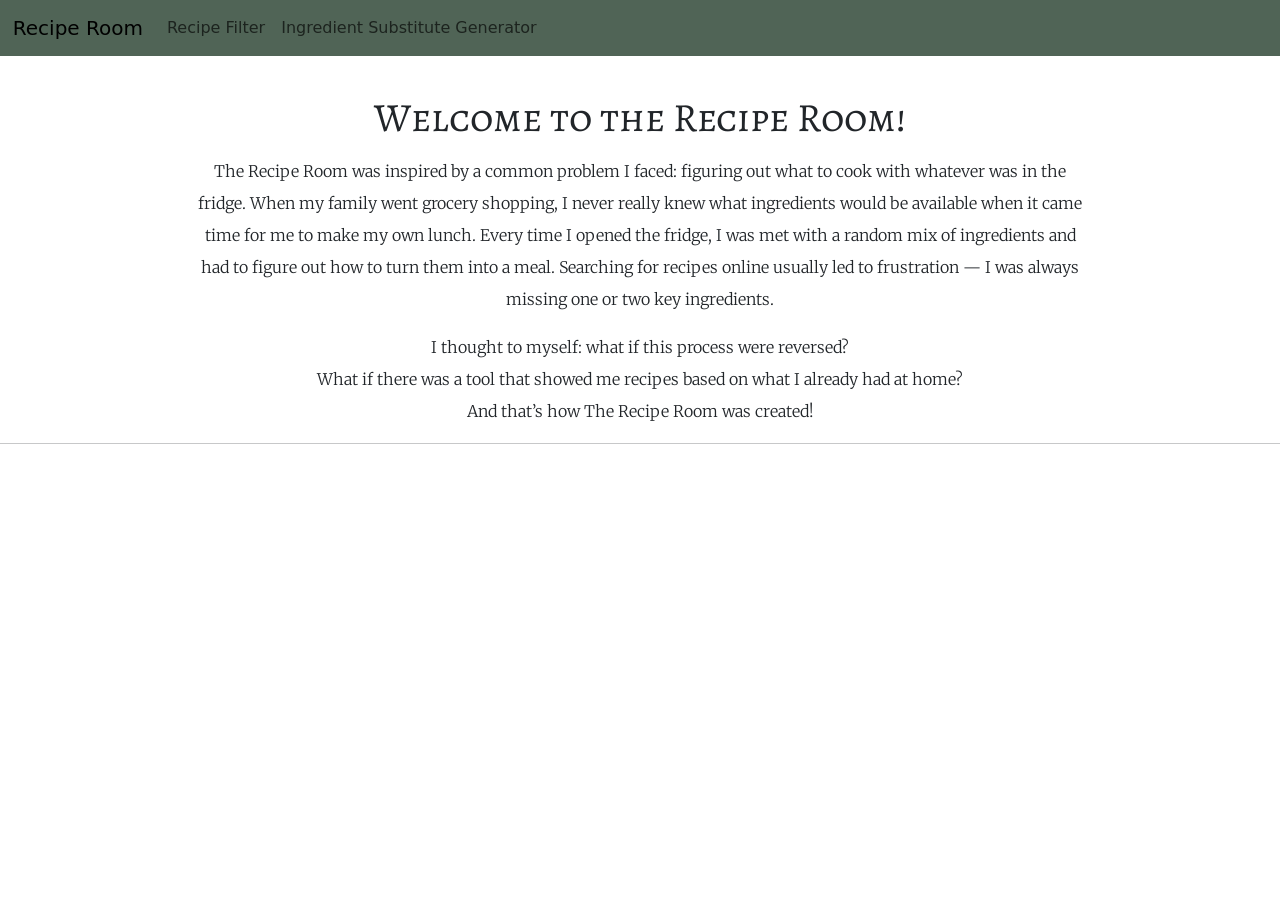
==== index.html @ a96d844e "changed navbar color" ====
<!DOCTYPE html>
<html lang="en">
    <head>
        <meta charset="UTF-8">
        <meta name="viewport" content="width=device-width, initial-scale=1.0">
        <title>Recipe Room Project</title>
        <link href="css/intro.css" rel="stylesheet" type="text/css" />
        <link href="css/navbar.css" rel="stylesheet" type="text/css" />
        <!--Bootstrap-->
        <link href="https://cdn.jsdelivr.net/npm/bootstrap@5.3.3/dist/css/bootstrap.min.css" rel="stylesheet" integrity="sha384-QWTKZyjpPEjISv5WaRU9OFeRpok6YctnYmDr5pNlyT2bRjXh0JMhjY6hW+ALEwIH" crossorigin="anonymous">
        <!--Google Fonts-->
        <link rel="preconnect" href="https://fonts.googleapis.com">
        <link rel="preconnect" href="https://fonts.gstatic.com" crossorigin>
        <link href="https://fonts.googleapis.com/css2?family=Alegreya+SC:ital,wght@0,400;0,500;0,700;0,800;0,900;1,400;1,500;1,700;1,800;1,900&family=Merriweather:ital,wght@0,300;0,400;0,700;0,900;1,300;1,400;1,700;1,900&display=swap" rel="stylesheet">
    </head>

    <body>
        <!--Navbar-->
        <nav class = "navbar navbar-expand-lg">
            <a class = "navbar-brand" href = "#"> Recipe Room </a>

            <div class="collapse navbar-collapse" id="navbarSupportedContent">
                <ul class="navbar-nav mr-auto">
                    <li class="nav-item active">
                        <a class="nav-link" href="html/recipe_filter.html"> Recipe Filter </a>
                    </li>
                    <li class="nav-item active">
                        <a class="nav-link" href="html/ingredient_replacer.html"> Ingredient Substitute Generator </a>
                    </li>
                </ul>
            </div>
        </nav>

        <!-- Introduction -->
        <div class = "introduction"> 
            <div class = "intro-words">
                <h1 class = "intro-title"> Welcome to the Recipe Room! </h1>
                <p class = "intro-body"> 
                    The Recipe Room was inspired by a common problem I faced: figuring out what to cook with whatever was in the fridge. 
                    When my family went grocery shopping, I never really knew what ingredients would be available when it came time for  
                    me to make my own lunch. Every time I opened the fridge, I was met with a random mix of ingredients and had to figure  
                    out how to turn them into a meal. Searching for recipes online usually led to frustration — I was always missing one or two key ingredients.
                </p>
                <p class = "intro-body">                        
                    I thought to myself: what if this process were reversed? 
                    <br>
                    What if there was a tool that showed me recipes based on what I already had at home?
                    <br> 
                    And that’s how The Recipe Room was created!
                </p>
            </div>

            <hr> 

            <div class = "intro-btns">

            </div>
        </div>

        <!--Scripts-->
        <!--<script src="js/script.js"></script>--> 
        <!--Bootstrap-->
        <script src="https://cdn.jsdelivr.net/npm/@popperjs/core@2.11.8/dist/umd/popper.min.js" integrity="sha384-I7E8VVD/ismYTF4hNIPjVp/Zjvgyol6VFvRkX/vR+Vc4jQkC+hVqc2pM8ODewa9r" crossorigin="anonymous"></script>
        <script src="https://cdn.jsdelivr.net/npm/bootstrap@5.3.3/dist/js/bootstrap.min.js" integrity="sha384-0pUGZvbkm6XF6gxjEnlmuGrJXVbNuzT9qBBavbLwCsOGabYfZo0T0to5eqruptLy" crossorigin="anonymous"></script>
    </body>
</html>
---- css/intro.css ----
.introduction{
    margin-top: 3%;
    text-align: center;
}

.intro-title{
    font-family: "Alegreya SC", serif;
    font-weight: 400;
    font-style: normal;
    margin-bottom: 1%;
}

.intro-body {
    font-family: "Merriweather", serif;
    font-weight: 300;
    font-style: normal;
    line-height: 2;
    margin-left: 15%;
    margin-right: 15%;
}
---- css/navbar.css ----
.navbar-brand{
    padding-left: 1%;
}

.navbar{
    background-color: #506456;
}
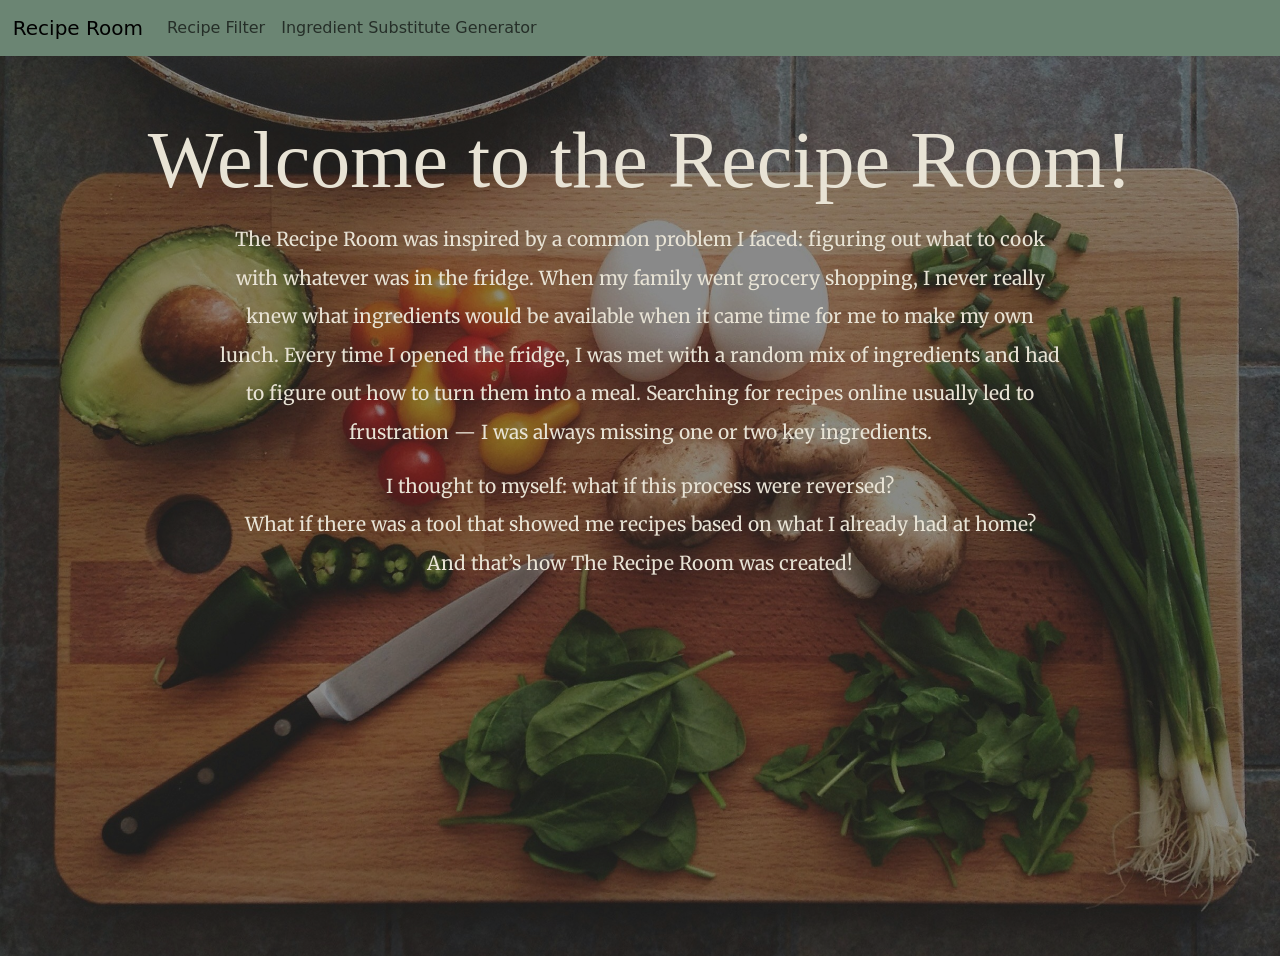
==== commit 00c958cd: "added bg img to main page" ====
--- a/index.html
+++ b/index.html
@@ -32,29 +32,32 @@
         </nav>
 
         <!-- Introduction -->
+        
         <div class = "introduction"> 
-            <div class = "intro-words">
-                <h1 class = "intro-title"> Welcome to the Recipe Room! </h1>
-                <p class = "intro-body"> 
-                    The Recipe Room was inspired by a common problem I faced: figuring out what to cook with whatever was in the fridge. 
-                    When my family went grocery shopping, I never really knew what ingredients would be available when it came time for  
-                    me to make my own lunch. Every time I opened the fridge, I was met with a random mix of ingredients and had to figure  
-                    out how to turn them into a meal. Searching for recipes online usually led to frustration — I was always missing one or two key ingredients.
-                </p>
-                <p class = "intro-body">                        
-                    I thought to myself: what if this process were reversed? 
-                    <br>
-                    What if there was a tool that showed me recipes based on what I already had at home?
-                    <br> 
-                    And that’s how The Recipe Room was created!
-                </p>
+            <div class = "background">
+                <div class = "overlay">
+                    <div class = "intro-words">
+                        <h1 class = "intro-title"> Welcome to the Recipe Room! </h1>
+                        <p class = "intro-body"> 
+                            The Recipe Room was inspired by a common problem I faced: figuring out what to cook with whatever was in the fridge. 
+                            When my family went grocery shopping, I never really knew what ingredients would be available when it came time for  
+                            me to make my own lunch. Every time I opened the fridge, I was met with a random mix of ingredients and had to figure  
+                            out how to turn them into a meal. Searching for recipes online usually led to frustration — I was always missing one or two key ingredients.
+                        </p>
+                        <p class = "intro-body">                        
+                            I thought to myself: what if this process were reversed? 
+                            <br>
+                            What if there was a tool that showed me recipes based on what I already had at home?
+                            <br> 
+                            And that’s how The Recipe Room was created!
+                        </p>
+                    </div>
+                </div>
             </div>
+        </div>
 
-            <hr> 
-
-            <div class = "intro-btns">
-
-            </div>
+        <div class = "intro-btns">
+            
         </div>
 
         <!--Scripts-->
--- a/css/intro.css
+++ b/css/intro.css
@@ -1,21 +1,45 @@
-.introduction{
-    margin-top: 3%;
+/* Background Img */ 
+.background {
+  background-image: url("../images/cutting_board.jpg");
+  background-size: cover;
+  background-position: center;
+  position: relative;
+  color: #e8e3d5;
+}
+
+.overlay {
+  background-color: rgba(0, 0, 0, 0.4);
+  padding: 2rem;
+  min-height: 100vh;
+}
+
+.text-content {
+  max-width: 800px;
+  margin: 0 auto;
+}
+
+/* Alignments */ 
+.intro-words{
+    margin-top: 2%;
     text-align: center;
 }
 
+/* Fonts */ 
 .intro-title{
     font-family: "Alegreya SC", serif;
-    font-weight: 400;
+    font-weight: 500;
     font-style: normal;
     margin-bottom: 1%;
+    font-size: 500%;
 }
 
 .intro-body {
     font-family: "Merriweather", serif;
-    font-weight: 300;
+    font-weight: 400;
     font-style: normal;
     line-height: 2;
     margin-left: 15%;
     margin-right: 15%;
+    font-size: 120%;
 }
 
--- a/css/navbar.css
+++ b/css/navbar.css
@@ -3,5 +3,5 @@
 }
 
 .navbar{
-    background-color: #506456;
+    background-color: #6b8573;
 }
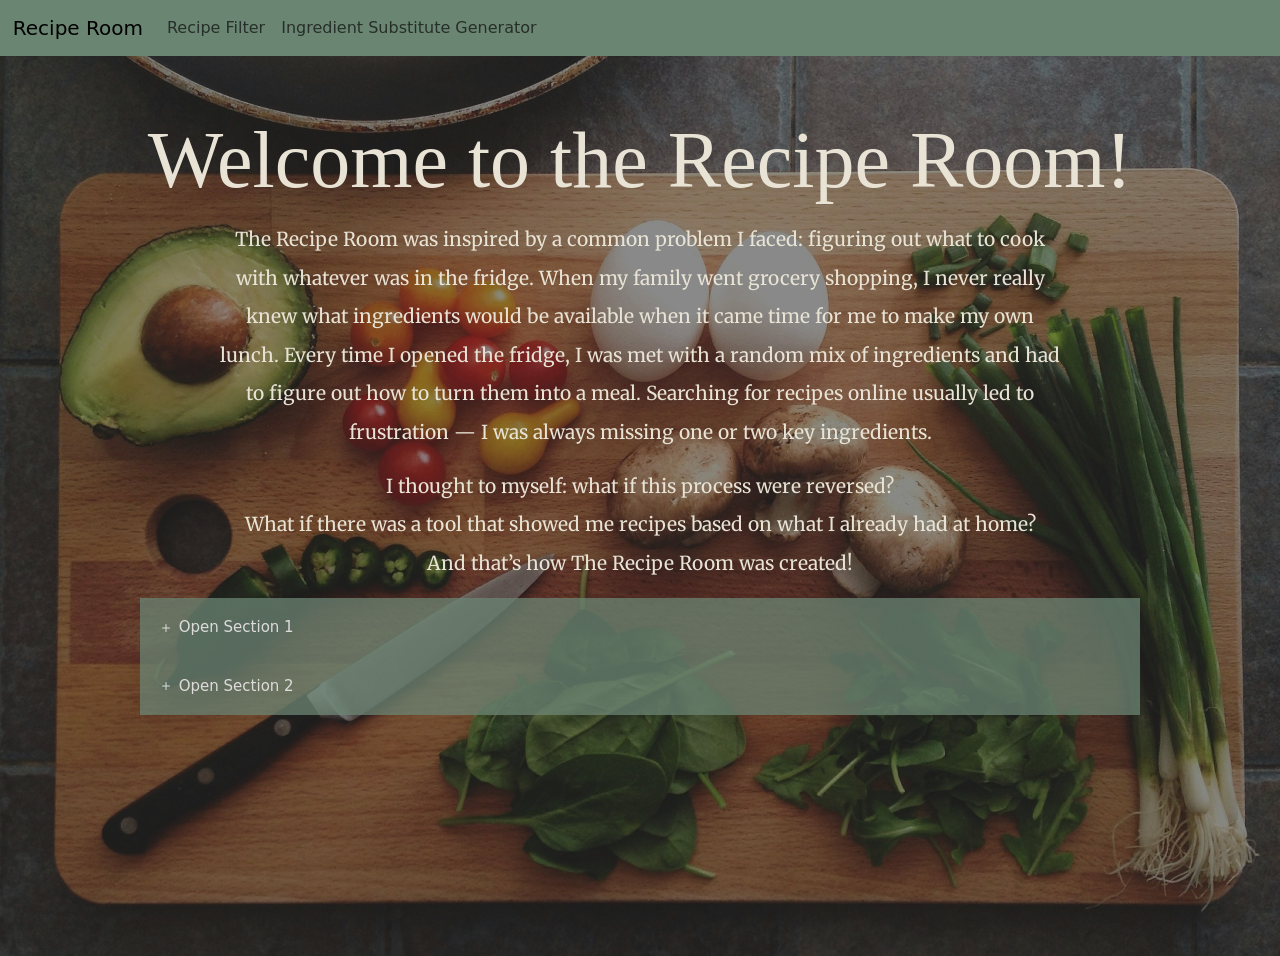
==== commit b5a1dbbc: "began to build collapsible for main page" ====
--- a/index.html
+++ b/index.html
@@ -8,6 +8,7 @@
         <link href="css/navbar.css" rel="stylesheet" type="text/css" />
         <!--Bootstrap-->
         <link href="https://cdn.jsdelivr.net/npm/bootstrap@5.3.3/dist/css/bootstrap.min.css" rel="stylesheet" integrity="sha384-QWTKZyjpPEjISv5WaRU9OFeRpok6YctnYmDr5pNlyT2bRjXh0JMhjY6hW+ALEwIH" crossorigin="anonymous">
+        <!--"https://cdn.jsdelivr.net/npm/bootstrap@5.3.6/dist/css/bootstrap.min.css"-->
         <!--Google Fonts-->
         <link rel="preconnect" href="https://fonts.googleapis.com">
         <link rel="preconnect" href="https://fonts.gstatic.com" crossorigin>
@@ -36,6 +37,7 @@
         <div class = "introduction"> 
             <div class = "background">
                 <div class = "overlay">
+                    <!-- Intro -->
                     <div class = "intro-words">
                         <h1 class = "intro-title"> Welcome to the Recipe Room! </h1>
                         <p class = "intro-body"> 
@@ -52,16 +54,43 @@
                             And that’s how The Recipe Room was created!
                         </p>
                     </div>
+
+                    <!-- Accordion -->
+                    <div class = "intro-collapse">
+                        <!-- First -->
+                        <button class="collapsible"> 
+                            <!-- Bootstrap Icon -->
+                            <svg xmlns="http://www.w3.org/2000/svg" width="16" height="16" fill="currentColor" class="bi bi-plus" viewBox="0 0 16 16">
+                            <path d="M8 4a.5.5 0 0 1 .5.5v3h3a.5.5 0 0 1 0 1h-3v3a.5.5 0 0 1-1 0v-3h-3a.5.5 0 0 1 0-1h3v-3A.5.5 0 0 1 8 4"/>
+                            </svg> 
+                            Open Section 1
+                        </button>
+                        <div class="content">
+                            <p>Lorem ipsum dolor sit amet, consectetur adipisicing elit, sed do eiusmod tempor incididunt ut labore et dolore magna aliqua. Ut enim ad minim veniam, quis nostrud exercitation ullamco laboris nisi ut aliquip ex ea commodo consequat.</p>
+                        </div>
+
+                        <!-- Second -->
+                        <button class="collapsible">
+                            <!-- Bootstrap Icon -->
+                            <svg xmlns="http://www.w3.org/2000/svg" width="16" height="16" fill="currentColor" class="bi bi-plus" viewBox="0 0 16 16">
+                            <path d="M8 4a.5.5 0 0 1 .5.5v3h3a.5.5 0 0 1 0 1h-3v3a.5.5 0 0 1-1 0v-3h-3a.5.5 0 0 1 0-1h3v-3A.5.5 0 0 1 8 4"/>
+                            </svg> 
+                            Open Section 2
+                        </button>
+                        <div class="content">
+                            <p>Lorem ipsum dolor sit amet, consectetur adipisicing elit, sed do eiusmod tempor incididunt ut labore et dolore magna aliqua. Ut enim ad minim veniam, quis nostrud exercitation ullamco laboris nisi ut aliquip ex ea commodo consequat.</p>
+                        </div>
+
+                    </div>
+
                 </div>
             </div>
         </div>
 
-        <div class = "intro-btns">
-            
-        </div>
+        
 
         <!--Scripts-->
-        <!--<script src="js/script.js"></script>--> 
+        <script src="js/intro.js"></script>
         <!--Bootstrap-->
         <script src="https://cdn.jsdelivr.net/npm/@popperjs/core@2.11.8/dist/umd/popper.min.js" integrity="sha384-I7E8VVD/ismYTF4hNIPjVp/Zjvgyol6VFvRkX/vR+Vc4jQkC+hVqc2pM8ODewa9r" crossorigin="anonymous"></script>
         <script src="https://cdn.jsdelivr.net/npm/bootstrap@5.3.3/dist/js/bootstrap.min.js" integrity="sha384-0pUGZvbkm6XF6gxjEnlmuGrJXVbNuzT9qBBavbLwCsOGabYfZo0T0to5eqruptLy" crossorigin="anonymous"></script>
--- a/css/intro.css
+++ b/css/intro.css
@@ -43,3 +43,35 @@
     font-size: 120%;
 }
 
+/* Collapsible */ 
+.intro-collapse{
+  max-width: 1000px;
+  margin: 0 auto;
+  text-align: center;
+}
+
+/* Style the button that is used to open and close the collapsible content */
+.collapsible {
+  background-color: #6b8573bf;
+  color: rgb(222, 219, 219);
+  cursor: pointer;
+  padding: 18px;
+  width: 100%;
+  border: none;
+  text-align: left;
+  outline: none;
+  font-size: 15px;
+}
+
+/* Add a background color to the button if it is clicked on (add the .active class with JS), and when you move the mouse over it (hover) */
+.intro-collapse .active, .collapsible:hover {
+  background-color: #516457;
+}
+
+/* Style the collapsible content. Note: hidden by default */
+.content {
+  padding: 0 18px;
+  display: none;
+  overflow: hidden;
+  background-color: #f1f1f1;
+}
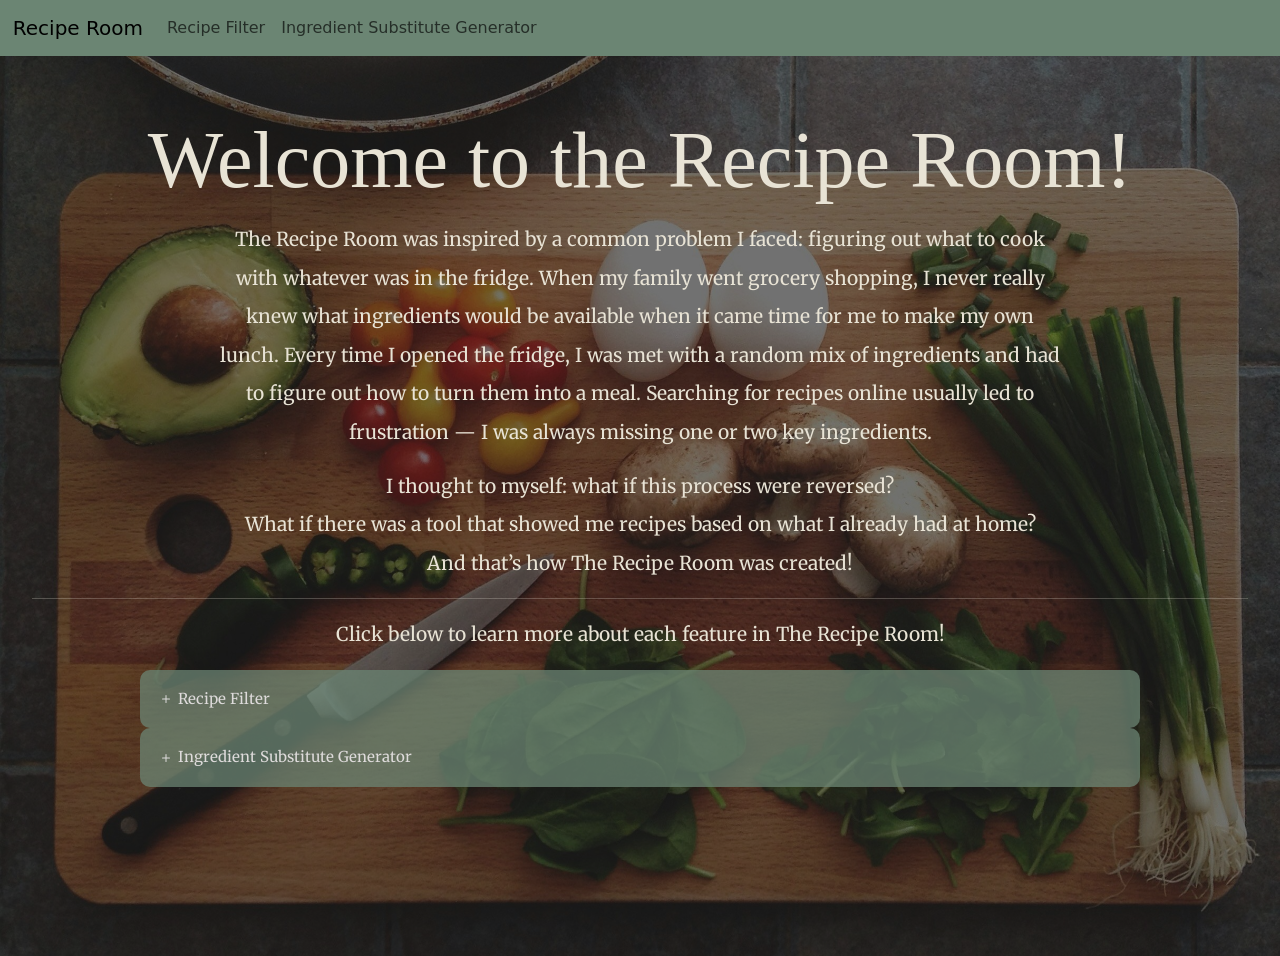
==== commit 33aec80a: "css for collapsible" ====
--- a/index.html
+++ b/index.html
@@ -53,29 +53,31 @@
                             <br> 
                             And that’s how The Recipe Room was created!
                         </p>
+                        <hr> 
+                        <p class = "intro-body"> Click below to learn more about each feature in The Recipe Room! </p>
                     </div>
 
                     <!-- Accordion -->
                     <div class = "intro-collapse">
                         <!-- First -->
-                        <button class="collapsible"> 
+                        <button class="collapsible btn-text"> 
                             <!-- Bootstrap Icon -->
                             <svg xmlns="http://www.w3.org/2000/svg" width="16" height="16" fill="currentColor" class="bi bi-plus" viewBox="0 0 16 16">
                             <path d="M8 4a.5.5 0 0 1 .5.5v3h3a.5.5 0 0 1 0 1h-3v3a.5.5 0 0 1-1 0v-3h-3a.5.5 0 0 1 0-1h3v-3A.5.5 0 0 1 8 4"/>
                             </svg> 
-                            Open Section 1
+                            Recipe Filter
                         </button>
                         <div class="content">
                             <p>Lorem ipsum dolor sit amet, consectetur adipisicing elit, sed do eiusmod tempor incididunt ut labore et dolore magna aliqua. Ut enim ad minim veniam, quis nostrud exercitation ullamco laboris nisi ut aliquip ex ea commodo consequat.</p>
                         </div>
 
                         <!-- Second -->
-                        <button class="collapsible">
+                        <button class="collapsible btn-text">
                             <!-- Bootstrap Icon -->
                             <svg xmlns="http://www.w3.org/2000/svg" width="16" height="16" fill="currentColor" class="bi bi-plus" viewBox="0 0 16 16">
                             <path d="M8 4a.5.5 0 0 1 .5.5v3h3a.5.5 0 0 1 0 1h-3v3a.5.5 0 0 1-1 0v-3h-3a.5.5 0 0 1 0-1h3v-3A.5.5 0 0 1 8 4"/>
                             </svg> 
-                            Open Section 2
+                            Ingredient Substitute Generator 
                         </button>
                         <div class="content">
                             <p>Lorem ipsum dolor sit amet, consectetur adipisicing elit, sed do eiusmod tempor incididunt ut labore et dolore magna aliqua. Ut enim ad minim veniam, quis nostrud exercitation ullamco laboris nisi ut aliquip ex ea commodo consequat.</p>
--- a/css/intro.css
+++ b/css/intro.css
@@ -8,7 +8,7 @@
 }
 
 .overlay {
-  background-color: rgba(0, 0, 0, 0.4);
+  background-color: rgba(0, 0, 0, 0.5);
   padding: 2rem;
   min-height: 100vh;
 }
@@ -26,21 +26,28 @@
 
 /* Fonts */ 
 .intro-title{
-    font-family: "Alegreya SC", serif;
-    font-weight: 500;
-    font-style: normal;
-    margin-bottom: 1%;
-    font-size: 500%;
+  font-family: "Alegreya SC", serif;
+  font-weight: 500;
+  font-style: normal;
+  margin-bottom: 1%;
+  font-size: 500%;
 }
 
 .intro-body {
-    font-family: "Merriweather", serif;
-    font-weight: 400;
-    font-style: normal;
-    line-height: 2;
-    margin-left: 15%;
-    margin-right: 15%;
-    font-size: 120%;
+  font-family: "Merriweather", serif;
+  font-weight: 400;
+  font-style: normal;
+  line-height: 2;
+  margin-left: 15%;
+  margin-right: 15%;
+  font-size: 120%;
+}
+
+.btn-text{
+  font-family: "Merriweather", serif;
+  font-weight: 400;
+  font-style: normal;
+  font-size: 150%;
 }
 
 /* Collapsible */ 
@@ -58,20 +65,25 @@
   padding: 18px;
   width: 100%;
   border: none;
+  border-radius: 10px;
   text-align: left;
   outline: none;
   font-size: 15px;
 }
 
-/* Add a background color to the button if it is clicked on (add the .active class with JS), and when you move the mouse over it (hover) */
-.intro-collapse .active, .collapsible:hover {
+
+.collapsible.active, .collapsible:hover {
   background-color: #516457;
 }
 
-/* Style the collapsible content. Note: hidden by default */
+.collapsible.active{
+  border-radius: 10px 10px 0 0 ;
+}
+
 .content {
   padding: 0 18px;
   display: none;
   overflow: hidden;
-  background-color: #f1f1f1;
+  background-color: #516457;
+  border-radius: 0 0 10px 10px;
 }
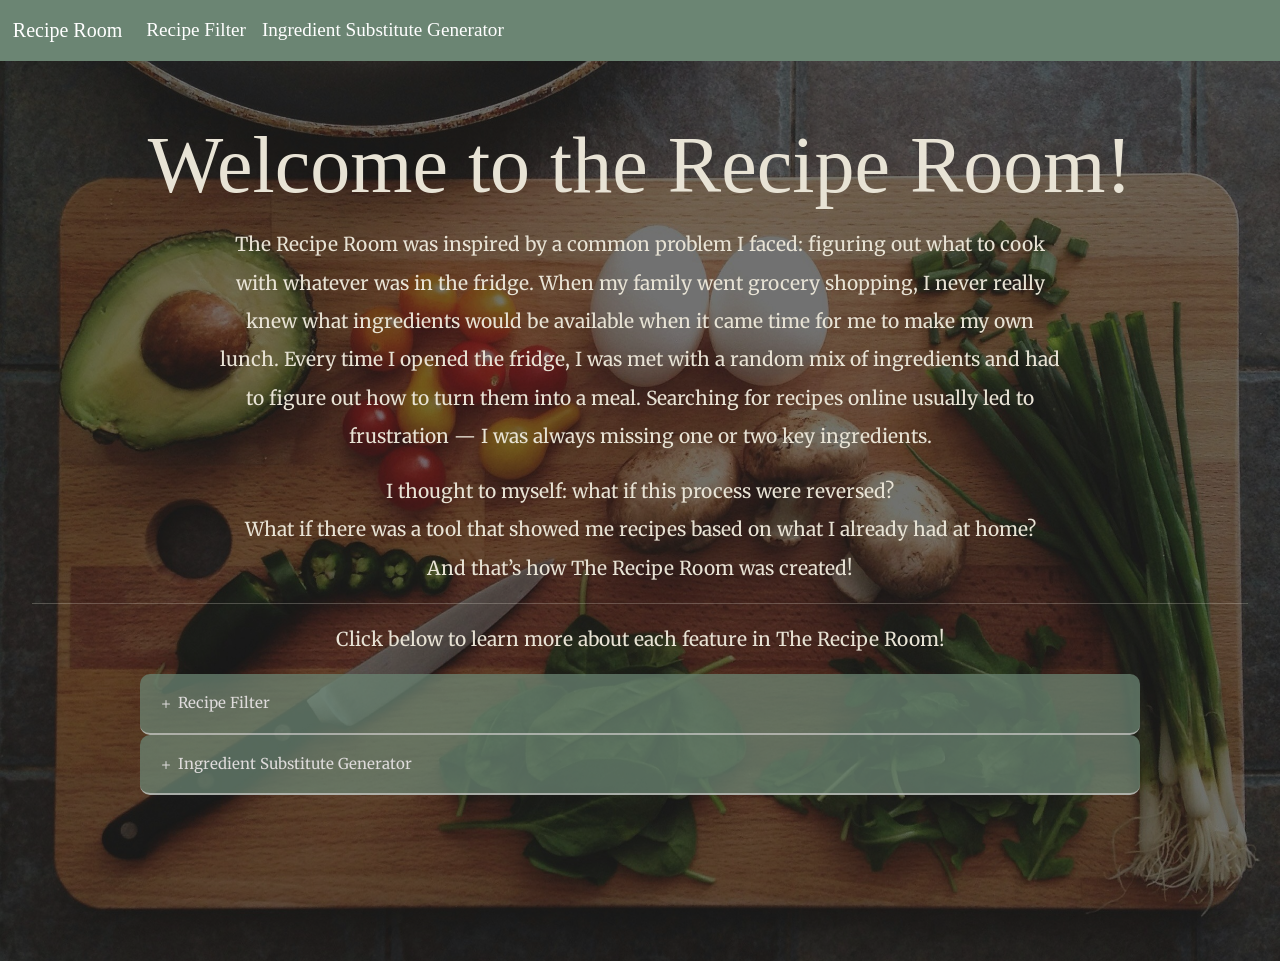
==== commit 78f1be03: "worked on collapsable" ====
--- a/index.html
+++ b/index.html
@@ -67,8 +67,8 @@
                             </svg> 
                             Recipe Filter
                         </button>
-                        <div class="content">
-                            <p>Lorem ipsum dolor sit amet, consectetur adipisicing elit, sed do eiusmod tempor incididunt ut labore et dolore magna aliqua. Ut enim ad minim veniam, quis nostrud exercitation ullamco laboris nisi ut aliquip ex ea commodo consequat.</p>
+                        <div class="content container">
+                            <button class = "btn filter-redirect btn-text"> Check it out! >> </button>
                         </div>
 
                         <!-- Second -->
@@ -79,8 +79,15 @@
                             </svg> 
                             Ingredient Substitute Generator 
                         </button>
-                        <div class="content">
-                            <p>Lorem ipsum dolor sit amet, consectetur adipisicing elit, sed do eiusmod tempor incididunt ut labore et dolore magna aliqua. Ut enim ad minim veniam, quis nostrud exercitation ullamco laboris nisi ut aliquip ex ea commodo consequat.</p>
+                        <div class="content container">
+                            <div class = "row"> 
+                                <div class = "col-6">
+                                    <p> Description </p>
+                                </div>
+                                <div class = "col-4">
+                                    <button class = "btn filter-redirect btn-text"> Check it out! >> </button>
+                                </div>
+                            </div>
                         </div>
 
                     </div>
--- a/css/intro.css
+++ b/css/intro.css
@@ -57,7 +57,6 @@
   text-align: center;
 }
 
-/* Style the button that is used to open and close the collapsible content */
 .collapsible {
   background-color: #6b8573bf;
   color: rgb(222, 219, 219);
@@ -65,6 +64,7 @@
   padding: 18px;
   width: 100%;
   border: none;
+  border-bottom: 2px rgb(222, 219, 219, 0.6) solid; 
   border-radius: 10px;
   text-align: left;
   outline: none;
@@ -80,10 +80,20 @@
   border-radius: 10px 10px 0 0 ;
 }
 
+/* Collapsible Content */ 
 .content {
-  padding: 0 18px;
+  padding: 1%;
   display: none;
   overflow: hidden;
   background-color: #516457;
   border-radius: 0 0 10px 10px;
+  border-bottom: 2px rgb(222, 219, 219, 0.6) solid; 
 }
+
+.btn {
+  background-color: #6b8573 !important;
+  float: right;
+}
+.btn:hover{
+  background-color: #5c7463 !important;
+}
--- a/css/navbar.css
+++ b/css/navbar.css
@@ -4,4 +4,15 @@
 
 .navbar{
     background-color: #6b8573;
+    color: white !important;
+    font-family: "Alegreya SC", serif;
+    font-weight: 500;
+    font-style: normal;
+    font-size: 120%;
 }
+.navbar,
+.navbar a,
+.navbar .nav-link,
+.navbar .navbar-brand {
+  color: white !important;
+}
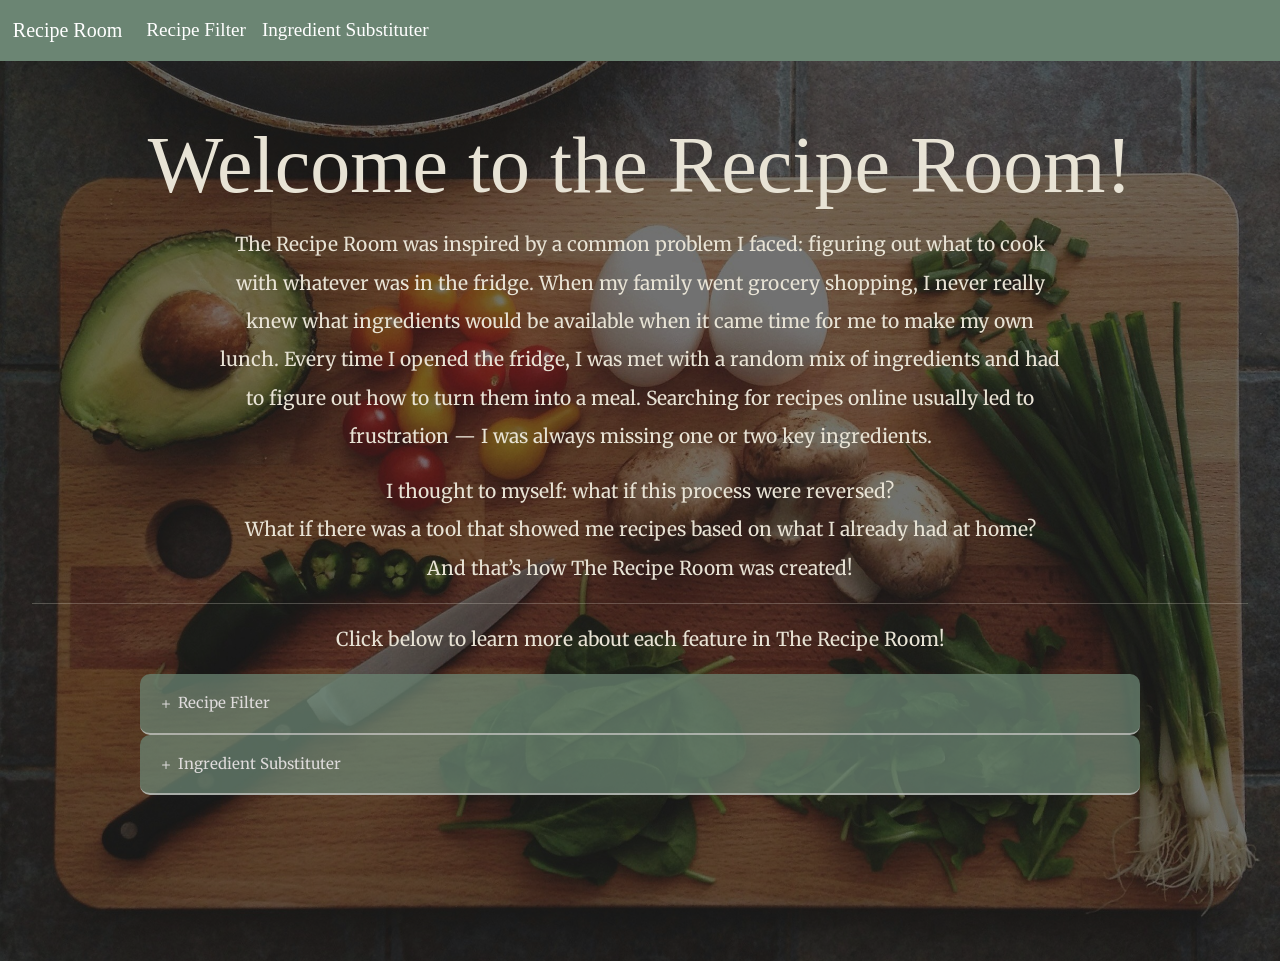
==== commit 6cbcc981: "changed substitute page title" ====
--- a/index.html
+++ b/index.html
@@ -6,6 +6,7 @@
         <title>Recipe Room Project</title>
         <link href="css/intro.css" rel="stylesheet" type="text/css" />
         <link href="css/navbar.css" rel="stylesheet" type="text/css" />
+        <link href="css/collapsable.css" rel="stylesheet" type="text/css" />
         <!--Bootstrap-->
         <link href="https://cdn.jsdelivr.net/npm/bootstrap@5.3.3/dist/css/bootstrap.min.css" rel="stylesheet" integrity="sha384-QWTKZyjpPEjISv5WaRU9OFeRpok6YctnYmDr5pNlyT2bRjXh0JMhjY6hW+ALEwIH" crossorigin="anonymous">
         <!--"https://cdn.jsdelivr.net/npm/bootstrap@5.3.6/dist/css/bootstrap.min.css"-->
@@ -26,7 +27,7 @@
                         <a class="nav-link" href="html/recipe_filter.html"> Recipe Filter </a>
                     </li>
                     <li class="nav-item active">
-                        <a class="nav-link" href="html/ingredient_replacer.html"> Ingredient Substitute Generator </a>
+                        <a class="nav-link" href="html/ingredient_replacer.html"> Ingredient Substituter </a>
                     </li>
                 </ul>
             </div>
@@ -68,7 +69,12 @@
                             Recipe Filter
                         </button>
                         <div class="content container">
-                            <button class = "btn filter-redirect btn-text"> Check it out! >> </button>
+                            <p> The Recipe Filter helps you discover new meals that match your personal preferences. 
+                                Whether you're following a dietary restriction, working with limited ingredients, or 
+                                simply craving a specific cuisine, this tool finds recipes that fit. Just select your 
+                                filters, and it will generate a random recipe tailored to your choices. It's perfect 
+                                for those days when you're staring into the fridge with no idea what to make! </p>
+                            <button class = "btn filter-redirect btn-text"> <a class="nav-link" href="html/recipe_filter.html">Check it out! >> </a></button>
                         </div>
 
                         <!-- Second -->
@@ -77,17 +83,14 @@
                             <svg xmlns="http://www.w3.org/2000/svg" width="16" height="16" fill="currentColor" class="bi bi-plus" viewBox="0 0 16 16">
                             <path d="M8 4a.5.5 0 0 1 .5.5v3h3a.5.5 0 0 1 0 1h-3v3a.5.5 0 0 1-1 0v-3h-3a.5.5 0 0 1 0-1h3v-3A.5.5 0 0 1 8 4"/>
                             </svg> 
-                            Ingredient Substitute Generator 
+                            Ingredient Substituter 
                         </button>
                         <div class="content container">
-                            <div class = "row"> 
-                                <div class = "col-6">
-                                    <p> Description </p>
-                                </div>
-                                <div class = "col-4">
-                                    <button class = "btn filter-redirect btn-text"> Check it out! >> </button>
-                                </div>
-                            </div>
+                            <p> Ever found yourself halfway through a recipe only to realize you're missing a key ingredient? 
+                                The Ingredient Substituter provides smart, reliable alternatives based on what you might 
+                                already have at home. Just type in the ingredient you want to replace, and it will suggest possible 
+                                substitutes. It’s a handy tool for last-minute swaps or discovering healthier options! </p>
+                            <button class = "btn filter-redirect btn-text"> <a class="nav-link" href="html/ingredient_replacer.html">Check it out! >></a></button>
                         </div>
 
                     </div>
--- a/css/intro.css
+++ b/css/intro.css
@@ -57,43 +57,11 @@
   text-align: center;
 }
 
-.collapsible {
-  background-color: #6b8573bf;
-  color: rgb(222, 219, 219);
-  cursor: pointer;
-  padding: 18px;
-  width: 100%;
-  border: none;
-  border-bottom: 2px rgb(222, 219, 219, 0.6) solid; 
-  border-radius: 10px;
-  text-align: left;
-  outline: none;
-  font-size: 15px;
-}
-
-
-.collapsible.active, .collapsible:hover {
-  background-color: #516457;
-}
-
-.collapsible.active{
-  border-radius: 10px 10px 0 0 ;
-}
-
-/* Collapsible Content */ 
-.content {
-  padding: 1%;
-  display: none;
-  overflow: hidden;
-  background-color: #516457;
-  border-radius: 0 0 10px 10px;
-  border-bottom: 2px rgb(222, 219, 219, 0.6) solid; 
-}
-
 .btn {
   background-color: #6b8573 !important;
-  float: right;
+  color:rgb(191, 191, 191) !important; 
+  float: center;
 }
 .btn:hover{
   background-color: #5c7463 !important;
-}
+}
--- a/css/collapsable.css
+++ b/css/collapsable.css
@@ -0,0 +1,66 @@
+/* General All Collapsable */ 
+.collapsible {
+  background-color: #6b8573bf;
+  color: rgb(222, 219, 219);
+  cursor: pointer;
+  padding: 18px;
+  width: 100%;
+  border: none;
+  border-bottom: 2px rgb(222, 219, 219, 0.6) solid; 
+  border-radius: 10px;
+  text-align: left;
+  outline: none;
+  font-size: 15px;
+}
+
+.collapsible.active, .collapsible:hover {
+  background-color: #516457;
+}
+
+
+/* Collapsible Content */ 
+.content {
+  padding: 1%;
+  display: none;
+  overflow: hidden;
+  background-color: #516457;
+  border-radius: 0 0 10px 10px;
+  border-bottom: 2px rgb(222, 219, 219, 0.6) solid; 
+}
+
+
+/* Recipe Filter Specific */ 
+.code-description h4{
+    font-size: 120%;
+}
+
+/* Recipe Filter Specific */
+.code-description .collapsible{
+    background-color: #7d9a85 ;
+    color: black !important; 
+    cursor: pointer;
+    padding: 10px;
+    width: 100%;
+    border: none;
+    border-bottom: 2px rgb(222, 219, 219, 0.6) solid; 
+    border-radius: 10px;
+    text-align: left;
+    outline: none;
+    font-size: 15px;
+}
+
+.code-description .collapsible.active, .code-description .collapsible:hover { /* Recipe Filter Specific */
+  background-color: #7c9684;
+}
+
+.code-description .collapsible.active{ /* Recipe Filter Specific */
+  border-radius: 10px 10px 0 0 ;
+}
+
+.code-description .content{ /* Recipe Filter Specific */
+  background-color: #7f9786;
+  color: black;
+  font-size: 90%;
+}
+
+
